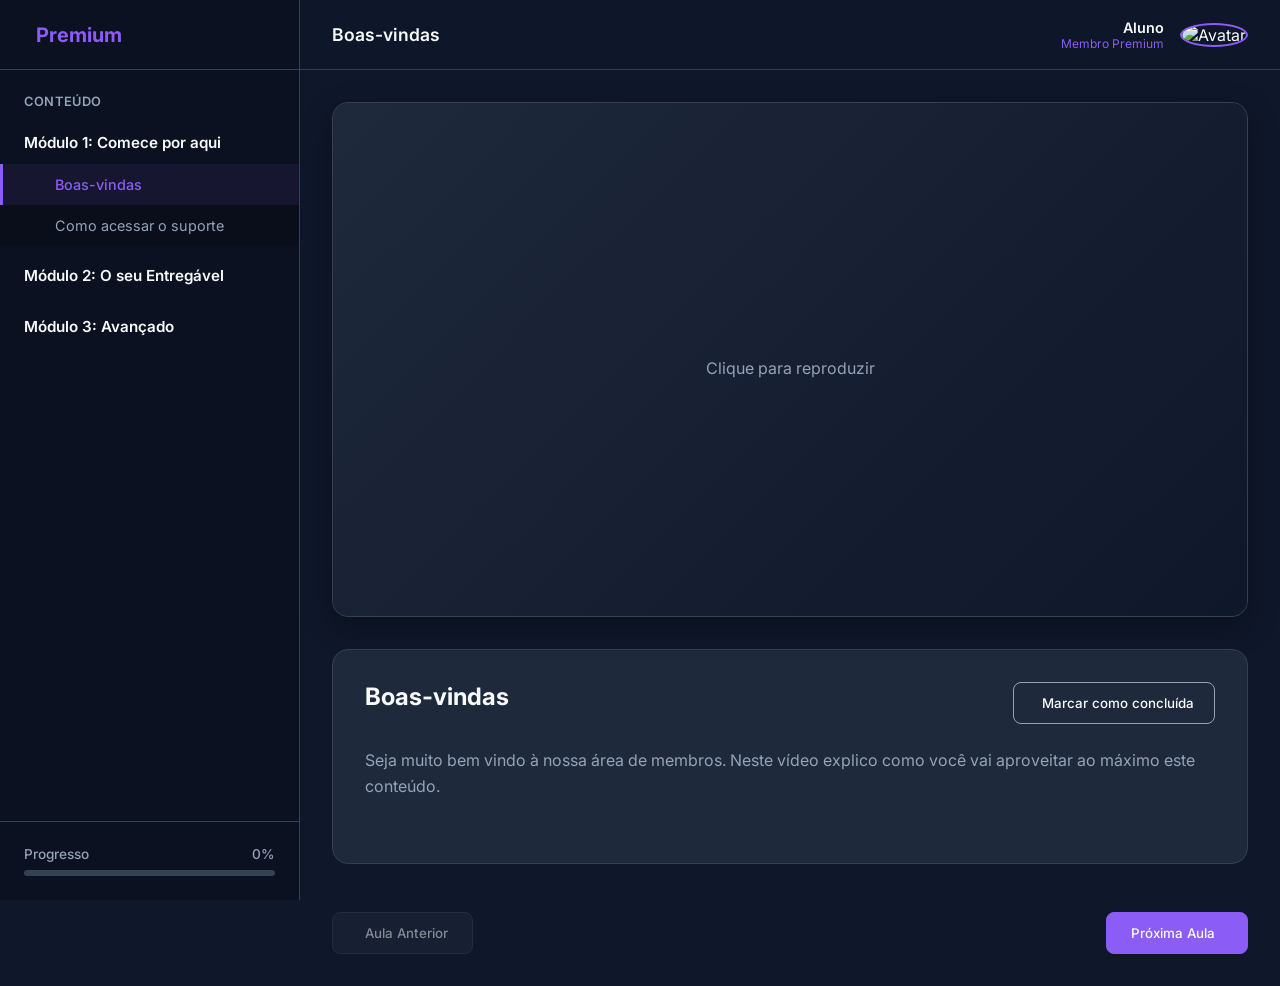
==== index.html @ 2d797989 "feat: first commit da area de membros" ====
<!DOCTYPE html>
<html lang="pt-BR">
<head>
    <meta charset="UTF-8">
    <meta name="viewport" content="width=device-width, initial-scale=1.0">
    <title>Área de Membros - Seu Entregável</title>
    <link rel="stylesheet" href="style.css">
    <!-- Google Fonts -->
    <link rel="preconnect" href="https://fonts.googleapis.com">
    <link rel="preconnect" href="https://fonts.gstatic.com" crossorigin>
    <link href="https://fonts.googleapis.com/css2?family=Inter:wght@300;400;500;600;700&display=swap" rel="stylesheet">
    <!-- Phosphor Icons -->
    <script src="https://unpkg.com/@phosphor-icons/web"></script>
</head>
<body>
    <div class="app-container">
        <!-- Sidebar -->
        <aside class="sidebar" id="sidebar">
            <div class="sidebar-header">
                <div class="logo">
                    <i class="ph-fill ph-rocket-launch"></i>
                    <span>Premium</span>
                </div>
                <button class="close-sidebar-btn" id="closeSidebarBtn">
                    <i class="ph ph-x"></i>
                </button>
            </div>

            <nav class="sidebar-nav">
                <p class="nav-section-title">Conteúdo</p>
                <ul class="module-list" id="moduleList">
                    <!-- Modulos serão injetados via JS -->
                </ul>
            </nav>

            <div class="sidebar-footer">
                <div class="progress-container">
                    <div class="progress-info">
                        <span>Progresso</span>
                        <span id="progressText">0%</span>
                    </div>
                    <div class="progress-bar">
                        <div class="progress-fill" id="progressFill" style="width: 0%;"></div>
                    </div>
                </div>
            </div>
        </aside>

        <!-- Main Content -->
        <main class="main-content">
            <header class="top-header">
                <div class="header-left">
                    <button class="menu-btn" id="menuBtn">
                        <i class="ph ph-list"></i>
                    </button>
                    <h1 class="page-title" id="pageTitle">Bem-vindo(a)!</h1>
                </div>
                <div class="user-profile">
                    <div class="user-info">
                        <span class="user-name">Aluno</span>
                        <span class="user-role">Membro Premium</span>
                    </div>
                    <div class="user-avatar">
                        <img src="https://ui-avatars.com/api/?name=Aluno&background=8b5cf6&color=fff" alt="Avatar">
                    </div>
                </div>
            </header>

            <div class="content-wrapper">
                <div class="lesson-container">
                    <!-- Video Area -->
                    <div class="video-wrapper">
                        <div class="video-placeholder" id="videoPlaceholder">
                            <i class="ph ph-play-circle play-icon"></i>
                            <p>Selecione uma aula para começar</p>
                        </div>
                    </div>

                    <!-- Lesson Info -->
                    <div class="lesson-info">
                        <div class="lesson-header">
                            <h2 class="lesson-title" id="lessonTitle">Bem-vindo à sua nova plataforma</h2>
                            <button class="complete-btn" id="completeBtn">
                                <i class="ph ph-check-circle"></i>
                                Marcar como concluída
                            </button>
                        </div>
                        <div class="lesson-description" id="lessonDescription">
                            <p>Esta é uma estrutura simples que criamos para o seu entregável. Navegue pelo menu lateral para acessar o conteúdo. A partir daqui, podemos ir evoluindo e ajustando a área de membros conforme a sua necessidade.</p>
                        </div>

                        <!-- Materiais Complementares -->
                        <div class="materials-section" id="materialsSection" style="display: none;">
                            <h3>Materiais Complementares</h3>
                            <div class="materials-list" id="materialsList">
                                <!-- Materiais injetados via JS -->
                            </div>
                        </div>
                    </div>

                    <!-- Navigation Buttons -->
                    <div class="lesson-navigation">
                        <button class="nav-btn prev-btn" id="prevBtn" disabled>
                            <i class="ph ph-caret-left"></i> Aula Anterior
                        </button>
                        <button class="nav-btn next-btn" id="nextBtn">
                            Próxima Aula <i class="ph ph-caret-right"></i>
                        </button>
                    </div>
                </div>
            </div>
        </main>
    </div>

    <!-- Overlay for mobile sidebar -->
    <div class="sidebar-overlay" id="sidebarOverlay"></div>

    <script src="script.js"></script>
</body>
</html>
---- style.css ----
/* CSS Variables for Dark Theme */
:root {
    --bg-dark: #0f172a;
    --bg-darker: #0b1120;
    --bg-card: #1e293b;
    --bg-hover: #334155;
    --text-main: #f8fafc;
    --text-muted: #94a3b8;
    --accent: #8b5cf6;
    --accent-hover: #7c3aed;
    --success: #10b981;
    --border-color: #334155;
    
    --sidebar-width: 300px;
    --header-height: 70px;
}

* {
    margin: 0;
    padding: 0;
    box-sizing: border-box;
    font-family: 'Inter', sans-serif;
}

body {
    background-color: var(--bg-dark);
    color: var(--text-main);
    overflow-x: hidden;
}

/* Base Layout */
.app-container {
    display: flex;
    min-height: 100vh;
}

/* Sidebar */
.sidebar {
    width: var(--sidebar-width);
    background-color: var(--bg-darker);
    border-right: 1px solid var(--border-color);
    display: flex;
    flex-direction: column;
    position: fixed;
    height: 100vh;
    left: 0;
    top: 0;
    z-index: 100;
    transition: transform 0.3s ease;
}

.sidebar-header {
    height: var(--header-height);
    display: flex;
    align-items: center;
    justify-content: space-between;
    padding: 0 1.5rem;
    border-bottom: 1px solid var(--border-color);
}

.logo {
    display: flex;
    align-items: center;
    gap: 0.75rem;
    font-size: 1.25rem;
    font-weight: 700;
    color: var(--accent);
}

.logo i {
    font-size: 1.5rem;
}

.close-sidebar-btn {
    display: none;
    background: none;
    border: none;
    color: var(--text-muted);
    font-size: 1.25rem;
    cursor: pointer;
}

.sidebar-nav {
    flex: 1;
    overflow-y: auto;
    padding: 1.5rem 0;
}

/* Scrollbar styling */
.sidebar-nav::-webkit-scrollbar {
    width: 6px;
}
.sidebar-nav::-webkit-scrollbar-track {
    background: transparent;
}
.sidebar-nav::-webkit-scrollbar-thumb {
    background: var(--bg-hover);
    border-radius: 10px;
}

.nav-section-title {
    font-size: 0.8rem;
    text-transform: uppercase;
    letter-spacing: 0.05em;
    color: var(--text-muted);
    font-weight: 600;
    padding: 0 1.5rem 0.75rem;
}

.module-list {
    list-style: none;
}

.module-item {
    margin-bottom: 0.5rem;
}

.module-header {
    display: flex;
    justify-content: space-between;
    align-items: center;
    padding: 0.75rem 1.5rem;
    cursor: pointer;
    transition: background-color 0.2s;
    user-select: none;
}

.module-header:hover {
    background-color: rgba(255,255,255,0.03);
}

.module-title {
    font-weight: 600;
    font-size: 0.95rem;
}

.module-icon i {
    transition: transform 0.3s;
    color: var(--text-muted);
}

.module-item.active .module-icon i {
    transform: rotate(180deg);
}

.lesson-list {
    list-style: none;
    display: none;
    background-color: rgba(0,0,0,0.2);
}

.module-item.active .lesson-list {
    display: block;
}

.lesson-item {
    padding: 0.75rem 1.5rem 0.75rem 2.5rem;
    font-size: 0.9rem;
    color: var(--text-muted);
    cursor: pointer;
    display: flex;
    align-items: center;
    gap: 0.75rem;
    transition: all 0.2s;
    border-left: 3px solid transparent;
}

.lesson-item:hover {
    color: var(--text-main);
    background-color: rgba(255,255,255,0.02);
}

.lesson-item.active {
    color: var(--accent);
    background-color: rgba(139, 92, 246, 0.1);
    border-left-color: var(--accent);
    font-weight: 500;
}

.lesson-item.completed .ph-circle {
    display: none;
}
.lesson-item.completed i.ph-check-circle {
    color: var(--success);
    display: inline-block !important;
}

/* Sidebar Footer */
.sidebar-footer {
    padding: 1.5rem;
    border-top: 1px solid var(--border-color);
    background-color: var(--bg-darker);
}

.progress-info {
    display: flex;
    justify-content: space-between;
    font-size: 0.85rem;
    color: var(--text-muted);
    margin-bottom: 0.5rem;
    font-weight: 500;
}

.progress-bar {
    height: 6px;
    background-color: var(--bg-hover);
    border-radius: 10px;
    overflow: hidden;
}

.progress-fill {
    height: 100%;
    background-color: var(--success);
    border-radius: 10px;
    transition: width 0.5s ease;
}

/* Main Content */
.main-content {
    flex: 1;
    margin-left: var(--sidebar-width);
    display: flex;
    flex-direction: column;
    min-width: 0;
}

.top-header {
    height: var(--header-height);
    background-color: rgba(15, 23, 42, 0.9);
    backdrop-filter: blur(10px);
    border-bottom: 1px solid var(--border-color);
    display: flex;
    align-items: center;
    justify-content: space-between;
    padding: 0 2rem;
    position: sticky;
    top: 0;
    z-index: 50;
}

.header-left {
    display: flex;
    align-items: center;
    gap: 1rem;
}

.menu-btn {
    display: none;
    background: none;
    border: none;
    color: var(--text-main);
    font-size: 1.5rem;
    cursor: pointer;
}

.page-title {
    font-size: 1.1rem;
    font-weight: 600;
}

.user-profile {
    display: flex;
    align-items: center;
    gap: 1rem;
}

.user-info {
    display: flex;
    flex-direction: column;
    text-align: right;
}

.user-name {
    font-size: 0.9rem;
    font-weight: 600;
}

.user-role {
    font-size: 0.75rem;
    color: var(--accent);
}

.user-avatar img {
    width: 40px;
    height: 40px;
    border-radius: 50%;
    border: 2px solid var(--accent);
}

/* Content Area */
.content-wrapper {
    padding: 2rem;
    max-width: 1200px;
    margin: 0 auto;
    width: 100%;
    flex: 1;
}

.lesson-container {
    display: flex;
    flex-direction: column;
    gap: 2rem;
}

.video-wrapper {
    width: 100%;
    aspect-ratio: 16/9;
    background-color: var(--bg-card);
    border-radius: 16px;
    border: 1px solid var(--border-color);
    overflow: hidden;
    position: relative;
    box-shadow: 0 10px 30px rgba(0,0,0,0.3);
}

.video-placeholder {
    position: absolute;
    inset: 0;
    display: flex;
    flex-direction: column;
    align-items: center;
    justify-content: center;
    gap: 1rem;
    background: linear-gradient(135deg, rgba(30,41,59,1) 0%, rgba(15,23,42,1) 100%);
    color: var(--text-muted);
}

.play-icon {
    font-size: 4rem;
    color: var(--accent);
    opacity: 0.8;
    transition: all 0.3s;
    cursor: pointer;
}

.play-icon:hover {
    opacity: 1;
    transform: scale(1.1);
}

.lesson-info {
    background-color: var(--bg-card);
    border-radius: 16px;
    padding: 2rem;
    border: 1px solid var(--border-color);
}

.lesson-header {
    display: flex;
    justify-content: space-between;
    align-items: flex-start;
    margin-bottom: 1.5rem;
    flex-wrap: wrap;
    gap: 1rem;
}

.lesson-title {
    font-size: 1.5rem;
    font-weight: 700;
    color: var(--text-main);
}

.complete-btn {
    display: flex;
    align-items: center;
    gap: 0.5rem;
    padding: 0.75rem 1.25rem;
    background-color: transparent;
    border: 1px solid var(--text-muted);
    color: var(--text-main);
    border-radius: 8px;
    cursor: pointer;
    font-weight: 500;
    transition: all 0.2s;
}

.complete-btn:hover {
    background-color: rgba(255,255,255,0.05);
}

.complete-btn.completed {
    background-color: rgba(16, 185, 129, 0.1);
    border-color: var(--success);
    color: var(--success);
}

.lesson-description {
    color: var(--text-muted);
    line-height: 1.6;
    margin-bottom: 2rem;
}

.materials-section h3 {
    font-size: 1.1rem;
    margin-bottom: 1rem;
    color: var(--text-main);
}

.materials-list {
    display: flex;
    flex-direction: column;
    gap: 0.75rem;
}

.material-item {
    display: flex;
    align-items: center;
    gap: 1rem;
    padding: 1rem;
    background-color: rgba(0,0,0,0.2);
    border-radius: 8px;
    border: 1px solid var(--border-color);
    text-decoration: none;
    color: var(--text-main);
    transition: all 0.2s;
}

.material-item:hover {
    background-color: rgba(0,0,0,0.4);
    border-color: var(--accent);
    transform: translateY(-2px);
}

.material-icon {
    font-size: 1.5rem;
    color: var(--accent);
}

.lesson-navigation {
    display: flex;
    justify-content: space-between;
    margin-top: 1rem;
}

.nav-btn {
    display: flex;
    align-items: center;
    gap: 0.5rem;
    padding: 0.75rem 1.5rem;
    background-color: var(--bg-card);
    border: 1px solid var(--border-color);
    color: var(--text-main);
    border-radius: 8px;
    cursor: pointer;
    font-weight: 500;
    transition: all 0.2s;
}

.nav-btn:hover:not(:disabled) {
    background-color: var(--bg-hover);
    border-color: var(--accent);
}

.nav-btn:disabled {
    opacity: 0.5;
    cursor: not-allowed;
}

.next-btn {
    background-color: var(--accent);
    border-color: var(--accent);
}

.next-btn:hover:not(:disabled) {
    background-color: var(--accent-hover);
    border-color: var(--accent-hover);
}

/* Mobile Sidebar Overlay */
.sidebar-overlay {
    position: fixed;
    inset: 0;
    background-color: rgba(0,0,0,0.5);
    backdrop-filter: blur(4px);
    z-index: 90;
    display: none;
    opacity: 0;
    transition: opacity 0.3s;
}

/* Responsiveness */
@media (max-width: 900px) {
    .sidebar {
        transform: translateX(-100%);
    }
    
    .sidebar.open {
        transform: translateX(0);
    }
    
    .main-content {
        margin-left: 0;
    }
    
    .menu-btn {
        display: block;
    }
    
    .close-sidebar-btn {
        display: block;
    }
    
    .sidebar-overlay.show {
        display: block;
        opacity: 1;
    }
}

@media (max-width: 640px) {
    .content-wrapper {
        padding: 1rem;
    }
    
    .lesson-info {
        padding: 1.5rem;
    }
    
    .lesson-header {
        flex-direction: column;
    }
    
    .complete-btn {
        width: 100%;
        justify-content: center;
    }
    
    .lesson-navigation {
        flex-direction: column;
        gap: 1rem;
    }
    
    .nav-btn {
        width: 100%;
        justify-content: center;
    }
    
    .user-info {
        display: none;
    }
}
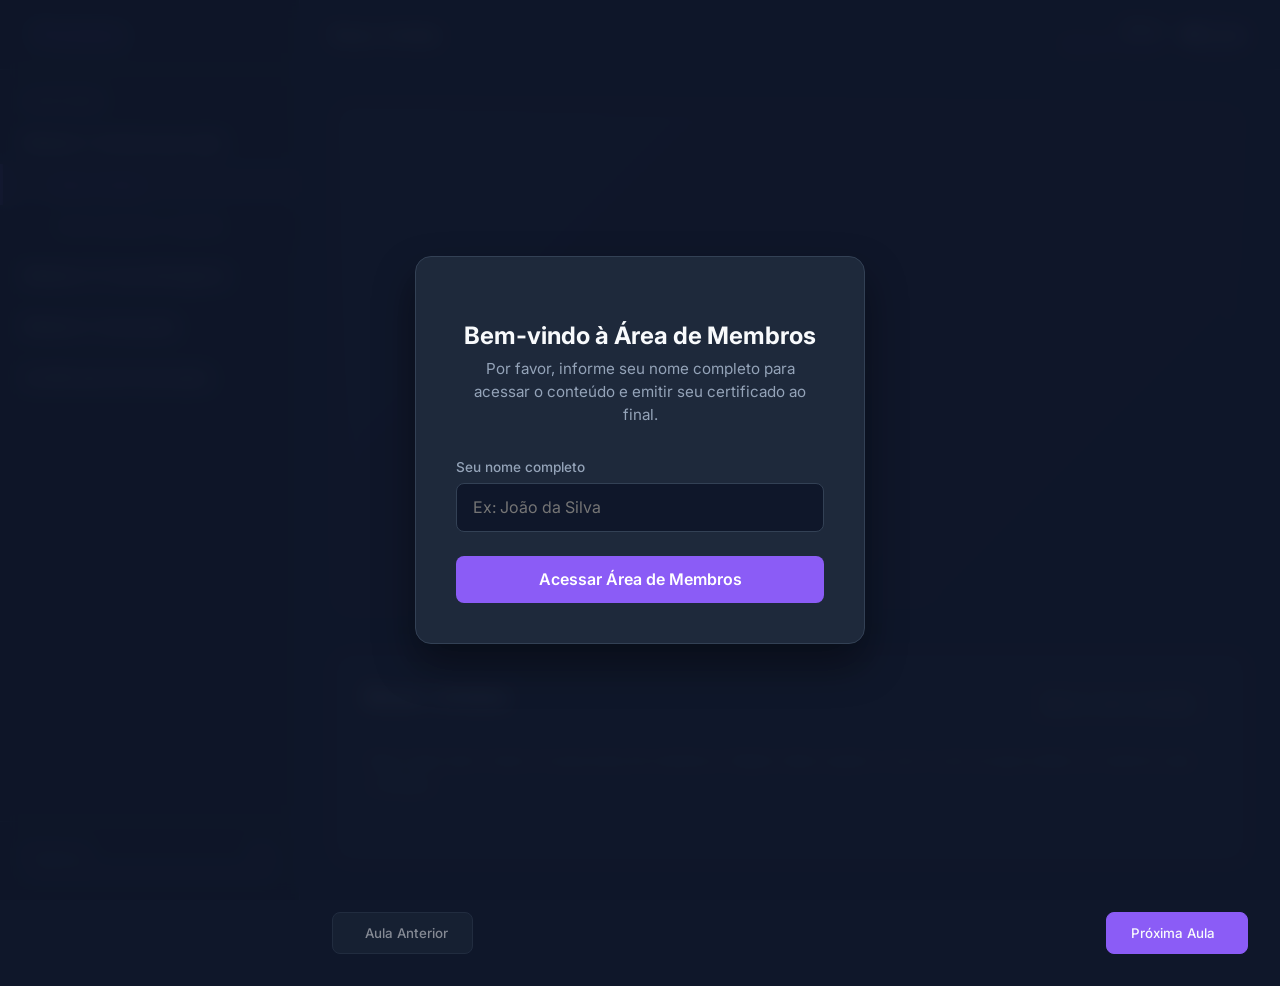
==== commit a73290be: "feat: modulo de certificado e captacao de nome de aluno" ====
--- a/index.html
+++ b/index.html
@@ -1,5 +1,6 @@
 <!DOCTYPE html>
 <html lang="pt-BR">
+
 <head>
     <meta charset="UTF-8">
     <meta name="viewport" content="width=device-width, initial-scale=1.0">
@@ -12,6 +13,7 @@
     <!-- Phosphor Icons -->
     <script src="https://unpkg.com/@phosphor-icons/web"></script>
 </head>
+
 <body>
     <div class="app-container">
         <!-- Sidebar -->
@@ -57,11 +59,12 @@
                 </div>
                 <div class="user-profile">
                     <div class="user-info">
-                        <span class="user-name">Aluno</span>
+                        <span class="user-name" id="userNameDisplay">Aluno</span>
                         <span class="user-role">Membro Premium</span>
                     </div>
                     <div class="user-avatar">
-                        <img src="https://ui-avatars.com/api/?name=Aluno&background=8b5cf6&color=fff" alt="Avatar">
+                        <img id="userAvatar" src="https://ui-avatars.com/api/?name=Aluno&background=8b5cf6&color=fff"
+                            alt="Avatar">
                     </div>
                 </div>
             </header>
@@ -69,10 +72,31 @@
             <div class="content-wrapper">
                 <div class="lesson-container">
                     <!-- Video Area -->
-                    <div class="video-wrapper">
+                    <div class="video-wrapper" id="videoWrapper">
                         <div class="video-placeholder" id="videoPlaceholder">
                             <i class="ph ph-play-circle play-icon"></i>
                             <p>Selecione uma aula para começar</p>
+                        </div>
+                    </div>
+
+                    <!-- Layout do Certificado (Oculto por Padrão) -->
+                    <div class="certificate-wrapper" id="certificateWrapper" style="display: none;">
+                        <div class="certificate-content">
+                            <div class="cert-header">
+                                <i class="ph-fill ph-certificate"></i>
+                                <h2>Certificado de Conclusão</h2>
+                            </div>
+                            <div class="cert-body">
+                                <p>Certificamos que</p>
+                                <h1 class="student-name" id="certStudentName">Nome do Aluno</h1>
+                                <p>concluiu com êxito o curso <br><strong>O Seu Entregável Premium</strong></p>
+                            </div>
+                            <div class="cert-footer">
+                                <p>Emitido em: <span id="certDate">00/00/0000</span></p>
+                                <button class="download-cert-btn" id="downloadCertBtn">
+                                    <i class="ph ph-download-simple"></i> Baixar Certificado
+                                </button>
+                            </div>
                         </div>
                     </div>
 
@@ -86,7 +110,9 @@
                             </button>
                         </div>
                         <div class="lesson-description" id="lessonDescription">
-                            <p>Esta é uma estrutura simples que criamos para o seu entregável. Navegue pelo menu lateral para acessar o conteúdo. A partir daqui, podemos ir evoluindo e ajustando a área de membros conforme a sua necessidade.</p>
+                            <p>Esta é uma estrutura simples que criamos para o seu entregável. Navegue pelo menu lateral
+                                para acessar o conteúdo. A partir daqui, podemos ir evoluindo e ajustando a área de
+                                membros conforme a sua necessidade.</p>
                         </div>
 
                         <!-- Materiais Complementares -->
@@ -115,6 +141,26 @@
     <!-- Overlay for mobile sidebar -->
     <div class="sidebar-overlay" id="sidebarOverlay"></div>
 
+    <!-- Login Modal -->
+    <div class="login-modal-overlay" id="loginModal">
+        <div class="login-modal-box">
+            <div class="login-icon">
+                <i class="ph-fill ph-rocket-launch"></i>
+            </div>
+            <h2>Bem-vindo à Área de Membros</h2>
+            <p>Por favor, informe seu nome completo para acessar o conteúdo e emitir seu certificado ao final.</p>
+            <form id="loginForm">
+                <div class="input-group">
+                    <label for="studentNameInput">Seu nome completo</label>
+                    <input type="text" id="studentNameInput" placeholder="Ex: João da Silva" required
+                        autocomplete="off">
+                </div>
+                <button type="submit" class="login-btn">Acessar Área de Membros</button>
+            </form>
+        </div>
+    </div>
+
     <script src="script.js"></script>
 </body>
-</html>
+
+</html>
--- a/style.css
+++ b/style.css
@@ -10,7 +10,7 @@
     --accent-hover: #7c3aed;
     --success: #10b981;
     --border-color: #334155;
-    
+
     --sidebar-width: 300px;
     --header-height: 70px;
 }
@@ -90,9 +90,11 @@
 .sidebar-nav::-webkit-scrollbar {
     width: 6px;
 }
+
 .sidebar-nav::-webkit-scrollbar-track {
     background: transparent;
 }
+
 .sidebar-nav::-webkit-scrollbar-thumb {
     background: var(--bg-hover);
     border-radius: 10px;
@@ -126,7 +128,7 @@
 }
 
 .module-header:hover {
-    background-color: rgba(255,255,255,0.03);
+    background-color: rgba(255, 255, 255, 0.03);
 }
 
 .module-title {
@@ -146,7 +148,7 @@
 .lesson-list {
     list-style: none;
     display: none;
-    background-color: rgba(0,0,0,0.2);
+    background-color: rgba(0, 0, 0, 0.2);
 }
 
 .module-item.active .lesson-list {
@@ -167,7 +169,7 @@
 
 .lesson-item:hover {
     color: var(--text-main);
-    background-color: rgba(255,255,255,0.02);
+    background-color: rgba(255, 255, 255, 0.02);
 }
 
 .lesson-item.active {
@@ -180,6 +182,7 @@
 .lesson-item.completed .ph-circle {
     display: none;
 }
+
 .lesson-item.completed i.ph-check-circle {
     color: var(--success);
     display: inline-block !important;
@@ -310,7 +313,7 @@
     border: 1px solid var(--border-color);
     overflow: hidden;
     position: relative;
-    box-shadow: 0 10px 30px rgba(0,0,0,0.3);
+    box-shadow: 0 10px 30px rgba(0, 0, 0, 0.3);
 }
 
 .video-placeholder {
@@ -321,7 +324,7 @@
     align-items: center;
     justify-content: center;
     gap: 1rem;
-    background: linear-gradient(135deg, rgba(30,41,59,1) 0%, rgba(15,23,42,1) 100%);
+    background: linear-gradient(135deg, rgba(30, 41, 59, 1) 0%, rgba(15, 23, 42, 1) 100%);
     color: var(--text-muted);
 }
 
@@ -375,7 +378,7 @@
 }
 
 .complete-btn:hover {
-    background-color: rgba(255,255,255,0.05);
+    background-color: rgba(255, 255, 255, 0.05);
 }
 
 .complete-btn.completed {
@@ -407,7 +410,7 @@
     align-items: center;
     gap: 1rem;
     padding: 1rem;
-    background-color: rgba(0,0,0,0.2);
+    background-color: rgba(0, 0, 0, 0.2);
     border-radius: 8px;
     border: 1px solid var(--border-color);
     text-decoration: none;
@@ -416,7 +419,7 @@
 }
 
 .material-item:hover {
-    background-color: rgba(0,0,0,0.4);
+    background-color: rgba(0, 0, 0, 0.4);
     border-color: var(--accent);
     transform: translateY(-2px);
 }
@@ -470,7 +473,7 @@
 .sidebar-overlay {
     position: fixed;
     inset: 0;
-    background-color: rgba(0,0,0,0.5);
+    background-color: rgba(0, 0, 0, 0.5);
     backdrop-filter: blur(4px);
     z-index: 90;
     display: none;
@@ -478,28 +481,250 @@
     transition: opacity 0.3s;
 }
 
+/* Modal de Login */
+.login-modal-overlay {
+    position: fixed;
+    inset: 0;
+    background-color: rgba(15, 23, 42, 0.95);
+    backdrop-filter: blur(10px);
+    z-index: 999;
+    display: flex;
+    align-items: center;
+    justify-content: center;
+    padding: 1rem;
+}
+
+.login-modal-box {
+    background-color: var(--bg-card);
+    border: 1px solid var(--border-color);
+    border-radius: 16px;
+    padding: 2.5rem;
+    width: 100%;
+    max-width: 450px;
+    text-align: center;
+    box-shadow: 0 20px 40px rgba(0, 0, 0, 0.4);
+}
+
+.login-icon {
+    font-size: 3rem;
+    color: var(--accent);
+    margin-bottom: 1.5rem;
+}
+
+.login-modal-box h2 {
+    font-size: 1.5rem;
+    margin-bottom: 0.5rem;
+    color: var(--text-main);
+}
+
+.login-modal-box p {
+    color: var(--text-muted);
+    font-size: 0.95rem;
+    margin-bottom: 2rem;
+    line-height: 1.5;
+}
+
+.input-group {
+    display: flex;
+    flex-direction: column;
+    text-align: left;
+    margin-bottom: 1.5rem;
+}
+
+.input-group label {
+    font-size: 0.85rem;
+    color: var(--text-muted);
+    margin-bottom: 0.5rem;
+    font-weight: 500;
+}
+
+.input-group input {
+    width: 100%;
+    padding: 0.85rem 1rem;
+    background-color: var(--bg-dark);
+    border: 1px solid var(--border-color);
+    border-radius: 8px;
+    color: var(--text-main);
+    font-size: 1rem;
+    outline: none;
+    transition: border-color 0.2s;
+}
+
+.input-group input:focus {
+    border-color: var(--accent);
+}
+
+.login-btn {
+    width: 100%;
+    padding: 0.85rem;
+    background-color: var(--accent);
+    color: white;
+    border: none;
+    border-radius: 8px;
+    font-size: 1rem;
+    font-weight: 600;
+    cursor: pointer;
+    transition: background-color 0.2s;
+}
+
+.login-btn:hover {
+    background-color: var(--accent-hover);
+}
+
+/* Certificado Layout */
+.certificate-wrapper {
+    width: 100%;
+    aspect-ratio: 16/9;
+    background: linear-gradient(135deg, #1e293b 0%, #0f172a 100%);
+    border-radius: 16px;
+    border: 2px solid var(--border-color);
+    overflow: hidden;
+    position: relative;
+    box-shadow: 0 10px 30px rgba(0, 0, 0, 0.3);
+    padding: 1.5rem;
+    /* Fallback */
+    display: none;
+    align-items: center;
+    justify-content: center;
+}
+
+.certificate-content {
+    background-color: #f8fafc;
+    width: 100%;
+    height: 100%;
+    border-radius: 8px;
+    border: 8px solid var(--bg-card);
+    padding: 2rem;
+    display: flex;
+    flex-direction: column;
+    align-items: center;
+    justify-content: center;
+    text-align: center;
+    color: var(--bg-dark);
+    position: relative;
+}
+
+.certificate-content::before {
+    content: '';
+    position: absolute;
+    inset: 4px;
+    border: 1px dashed #94a3b8;
+    border-radius: 4px;
+    pointer-events: none;
+}
+
+.cert-header {
+    margin-bottom: 2rem;
+    color: var(--accent);
+}
+
+.cert-header i {
+    font-size: 4rem;
+    margin-bottom: 0.5rem;
+}
+
+.cert-header h2 {
+    font-size: 2rem;
+    font-weight: 700;
+    text-transform: uppercase;
+    letter-spacing: 2px;
+}
+
+.cert-body p {
+    font-size: 1.1rem;
+    color: #475569;
+    margin-bottom: 0.5rem;
+}
+
+.cert-body h1 {
+    font-size: 3rem;
+    font-weight: 700;
+    color: var(--bg-dark);
+    margin: 1rem 0;
+    border-bottom: 2px solid var(--accent);
+    padding-bottom: 0.5rem;
+    display: inline-block;
+    min-width: 50%;
+}
+
+.cert-footer {
+    margin-top: auto;
+    width: 100%;
+    display: flex;
+    justify-content: space-between;
+    align-items: flex-end;
+    padding-top: 2rem;
+}
+
+.cert-footer p {
+    font-size: 0.9rem;
+    color: #64748b;
+    font-weight: 500;
+}
+
+.download-cert-btn {
+    display: flex;
+    align-items: center;
+    gap: 0.5rem;
+    padding: 0.75rem 1.5rem;
+    background-color: var(--accent);
+    color: white;
+    border: none;
+    border-radius: 8px;
+    font-size: 0.9rem;
+    font-weight: 600;
+    cursor: pointer;
+    transition: background-color 0.2s;
+}
+
+.download-cert-btn:hover {
+    background-color: var(--accent-hover);
+}
+
+/* Responsividade Certificado */
+@media (max-width: 768px) {
+    .certificate-wrapper {
+        aspect-ratio: auto;
+        min-height: 400px;
+    }
+
+    .cert-header h2 {
+        font-size: 1.5rem;
+    }
+
+    .cert-body h1 {
+        font-size: 2rem;
+    }
+
+    .cert-footer {
+        flex-direction: column;
+        gap: 1rem;
+        align-items: center;
+    }
+}
+
 /* Responsiveness */
 @media (max-width: 900px) {
     .sidebar {
         transform: translateX(-100%);
     }
-    
+
     .sidebar.open {
         transform: translateX(0);
     }
-    
+
     .main-content {
         margin-left: 0;
     }
-    
+
     .menu-btn {
         display: block;
     }
-    
+
     .close-sidebar-btn {
         display: block;
     }
-    
+
     .sidebar-overlay.show {
         display: block;
         opacity: 1;
@@ -510,31 +735,31 @@
     .content-wrapper {
         padding: 1rem;
     }
-    
+
     .lesson-info {
         padding: 1.5rem;
     }
-    
+
     .lesson-header {
         flex-direction: column;
     }
-    
+
     .complete-btn {
         width: 100%;
         justify-content: center;
     }
-    
+
     .lesson-navigation {
         flex-direction: column;
         gap: 1rem;
     }
-    
+
     .nav-btn {
         width: 100%;
         justify-content: center;
     }
-    
+
     .user-info {
         display: none;
     }
-}
+}
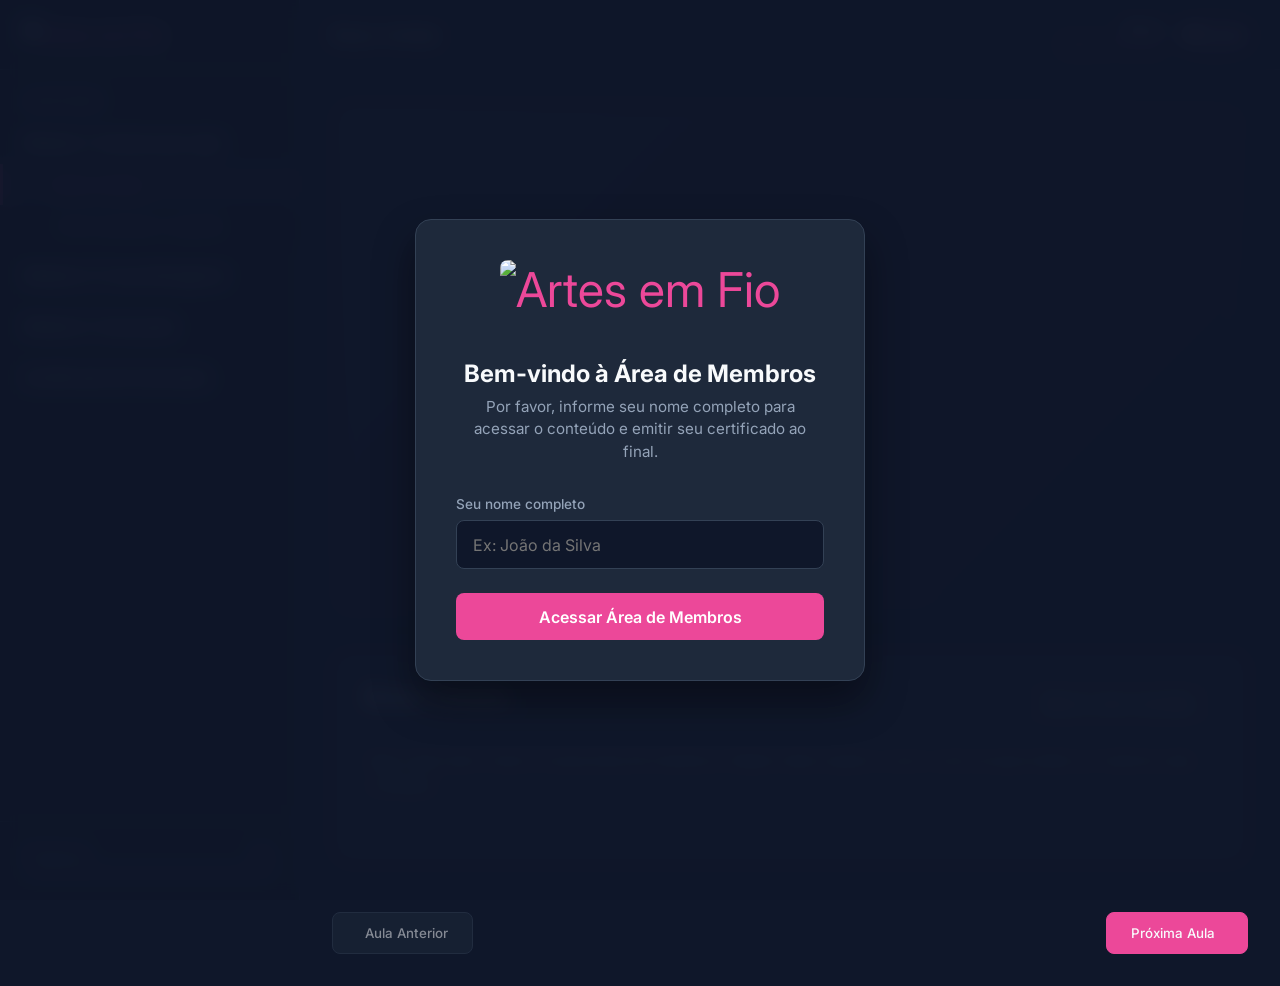
==== commit d5f51f1e: "style: atualiza cores para rosa e insere logo da artes em fio" ====
--- a/index.html
+++ b/index.html
@@ -4,7 +4,7 @@
 <head>
     <meta charset="UTF-8">
     <meta name="viewport" content="width=device-width, initial-scale=1.0">
-    <title>Área de Membros - Seu Entregável</title>
+    <title>Área de Membros - Artes em Fio</title>
     <link rel="stylesheet" href="style.css">
     <!-- Google Fonts -->
     <link rel="preconnect" href="https://fonts.googleapis.com">
@@ -20,8 +20,7 @@
         <aside class="sidebar" id="sidebar">
             <div class="sidebar-header">
                 <div class="logo">
-                    <i class="ph-fill ph-rocket-launch"></i>
-                    <span>Premium</span>
+                    <img src="logo.png" alt="Artes em Fio" class="logo-img">
                 </div>
                 <button class="close-sidebar-btn" id="closeSidebarBtn">
                     <i class="ph ph-x"></i>
@@ -63,7 +62,7 @@
                         <span class="user-role">Membro Premium</span>
                     </div>
                     <div class="user-avatar">
-                        <img id="userAvatar" src="https://ui-avatars.com/api/?name=Aluno&background=8b5cf6&color=fff"
+                        <img id="userAvatar" src="https://ui-avatars.com/api/?name=Aluno&background=ec4899&color=fff"
                             alt="Avatar">
                     </div>
                 </div>
@@ -89,7 +88,7 @@
                             <div class="cert-body">
                                 <p>Certificamos que</p>
                                 <h1 class="student-name" id="certStudentName">Nome do Aluno</h1>
-                                <p>concluiu com êxito o curso <br><strong>O Seu Entregável Premium</strong></p>
+                                <p>concluiu com êxito o treinamento <br><strong>Artes em Fio</strong></p>
                             </div>
                             <div class="cert-footer">
                                 <p>Emitido em: <span id="certDate">00/00/0000</span></p>
@@ -145,7 +144,7 @@
     <div class="login-modal-overlay" id="loginModal">
         <div class="login-modal-box">
             <div class="login-icon">
-                <i class="ph-fill ph-rocket-launch"></i>
+                <img src="logo.png" alt="Artes em Fio" class="logo-img-login">
             </div>
             <h2>Bem-vindo à Área de Membros</h2>
             <p>Por favor, informe seu nome completo para acessar o conteúdo e emitir seu certificado ao final.</p>
--- a/style.css
+++ b/style.css
@@ -6,8 +6,10 @@
     --bg-hover: #334155;
     --text-main: #f8fafc;
     --text-muted: #94a3b8;
-    --accent: #8b5cf6;
-    --accent-hover: #7c3aed;
+    --accent: #ec4899;
+    /* Pink 500 */
+    --accent-hover: #db2777;
+    /* Pink 600 */
     --success: #10b981;
     --border-color: #334155;
 
@@ -65,6 +67,12 @@
     font-size: 1.25rem;
     font-weight: 700;
     color: var(--accent);
+}
+
+.logo-img {
+    max-height: 45px;
+    width: auto;
+    object-fit: contain;
 }
 
 .logo i {
@@ -509,6 +517,14 @@
     font-size: 3rem;
     color: var(--accent);
     margin-bottom: 1.5rem;
+}
+
+.logo-img-login {
+    max-height: 80px;
+    width: auto;
+    object-fit: contain;
+    margin-bottom: 1rem;
+    border-radius: 8px;
 }
 
 .login-modal-box h2 {
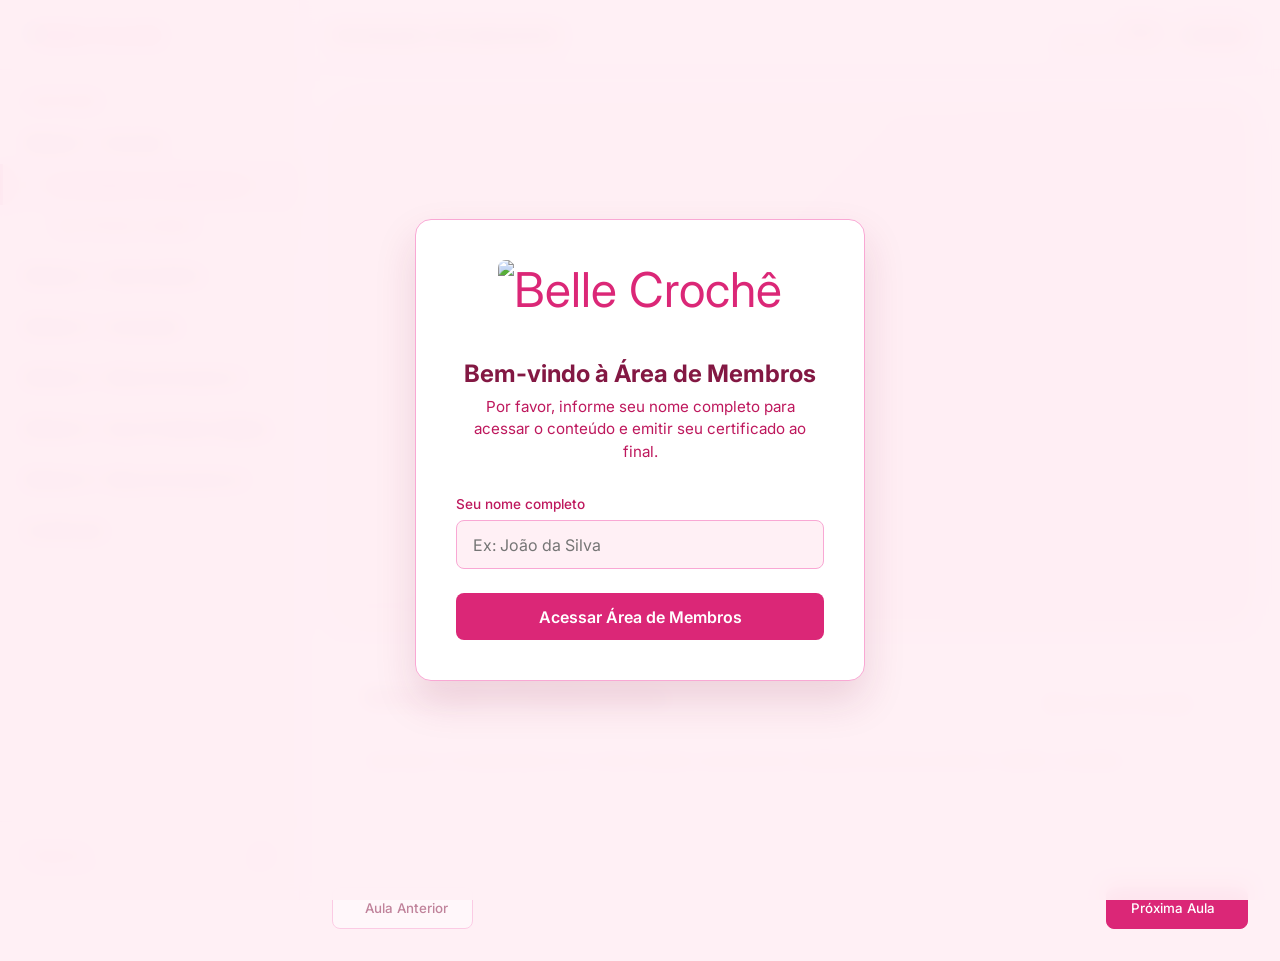
==== commit daae0343: "feat: extract Belle Crochê modules and update area" ====
--- a/index.html
+++ b/index.html
@@ -4,7 +4,7 @@
 <head>
     <meta charset="UTF-8">
     <meta name="viewport" content="width=device-width, initial-scale=1.0">
-    <title>Área de Membros - Artes em Fio</title>
+    <title>Área de Membros - Belle Crochê</title>
     <link rel="stylesheet" href="style.css">
     <!-- Google Fonts -->
     <link rel="preconnect" href="https://fonts.googleapis.com">
@@ -20,7 +20,7 @@
         <aside class="sidebar" id="sidebar">
             <div class="sidebar-header">
                 <div class="logo">
-                    <img src="logo.png" alt="Artes em Fio" class="logo-img">
+                    <img src="logo.png" alt="Belle Crochê" class="logo-img">
                 </div>
                 <button class="close-sidebar-btn" id="closeSidebarBtn">
                     <i class="ph ph-x"></i>
@@ -88,7 +88,7 @@
                             <div class="cert-body">
                                 <p>Certificamos que</p>
                                 <h1 class="student-name" id="certStudentName">Nome do Aluno</h1>
-                                <p>concluiu com êxito o treinamento <br><strong>Artes em Fio</strong></p>
+                                <p>concluiu com êxito o treinamento <br><strong>Belle Crochê</strong></p>
                             </div>
                             <div class="cert-footer">
                                 <p>Emitido em: <span id="certDate">00/00/0000</span></p>
@@ -144,7 +144,7 @@
     <div class="login-modal-overlay" id="loginModal">
         <div class="login-modal-box">
             <div class="login-icon">
-                <img src="logo.png" alt="Artes em Fio" class="logo-img-login">
+                <img src="logo.png" alt="Belle Crochê" class="logo-img-login">
             </div>
             <h2>Bem-vindo à Área de Membros</h2>
             <p>Por favor, informe seu nome completo para acessar o conteúdo e emitir seu certificado ao final.</p>
--- a/style.css
+++ b/style.css
@@ -1,17 +1,15 @@
-/* CSS Variables for Dark Theme */
+/* CSS Variables for Light Pink Theme */
 :root {
-    --bg-dark: #0f172a;
-    --bg-darker: #0b1120;
-    --bg-card: #1e293b;
-    --bg-hover: #334155;
-    --text-main: #f8fafc;
-    --text-muted: #94a3b8;
-    --accent: #ec4899;
-    /* Pink 500 */
-    --accent-hover: #db2777;
-    /* Pink 600 */
+    --bg-dark: #fff0f5;
+    --bg-darker: #fce4ec;
+    --bg-card: #ffffff;
+    --bg-hover: #fbcfe8;
+    --text-main: #831843;
+    --text-muted: #be185d;
+    --accent: #db2777;
+    --accent-hover: #9d174d;
     --success: #10b981;
-    --border-color: #334155;
+    --border-color: #f9a8d4;
 
     --sidebar-width: 300px;
     --header-height: 70px;
@@ -136,7 +134,7 @@
 }
 
 .module-header:hover {
-    background-color: rgba(255, 255, 255, 0.03);
+    background-color: rgba(131, 24, 67, 0.05);
 }
 
 .module-title {
@@ -156,7 +154,7 @@
 .lesson-list {
     list-style: none;
     display: none;
-    background-color: rgba(0, 0, 0, 0.2);
+    background-color: rgba(131, 24, 67, 0.02);
 }
 
 .module-item.active .lesson-list {
@@ -177,12 +175,12 @@
 
 .lesson-item:hover {
     color: var(--text-main);
-    background-color: rgba(255, 255, 255, 0.02);
+    background-color: rgba(131, 24, 67, 0.04);
 }
 
 .lesson-item.active {
     color: var(--accent);
-    background-color: rgba(139, 92, 246, 0.1);
+    background-color: rgba(219, 39, 119, 0.1);
     border-left-color: var(--accent);
     font-weight: 500;
 }
@@ -237,7 +235,7 @@
 
 .top-header {
     height: var(--header-height);
-    background-color: rgba(15, 23, 42, 0.9);
+    background-color: rgba(255, 240, 245, 0.9);
     backdrop-filter: blur(10px);
     border-bottom: 1px solid var(--border-color);
     display: flex;
@@ -321,7 +319,7 @@
     border: 1px solid var(--border-color);
     overflow: hidden;
     position: relative;
-    box-shadow: 0 10px 30px rgba(0, 0, 0, 0.3);
+    box-shadow: 0 10px 30px rgba(131, 24, 67, 0.1);
 }
 
 .video-placeholder {
@@ -332,7 +330,7 @@
     align-items: center;
     justify-content: center;
     gap: 1rem;
-    background: linear-gradient(135deg, rgba(30, 41, 59, 1) 0%, rgba(15, 23, 42, 1) 100%);
+    background: linear-gradient(135deg, #fce4ec 0%, #fbcfe8 100%);
     color: var(--text-muted);
 }
 
@@ -377,7 +375,7 @@
     gap: 0.5rem;
     padding: 0.75rem 1.25rem;
     background-color: transparent;
-    border: 1px solid var(--text-muted);
+    border: 1px solid var(--border-color);
     color: var(--text-main);
     border-radius: 8px;
     cursor: pointer;
@@ -386,7 +384,8 @@
 }
 
 .complete-btn:hover {
-    background-color: rgba(255, 255, 255, 0.05);
+    background-color: rgba(131, 24, 67, 0.05);
+    border-color: var(--accent);
 }
 
 .complete-btn.completed {
@@ -418,7 +417,7 @@
     align-items: center;
     gap: 1rem;
     padding: 1rem;
-    background-color: rgba(0, 0, 0, 0.2);
+    background-color: rgba(131, 24, 67, 0.03);
     border-radius: 8px;
     border: 1px solid var(--border-color);
     text-decoration: none;
@@ -427,7 +426,7 @@
 }
 
 .material-item:hover {
-    background-color: rgba(0, 0, 0, 0.4);
+    background-color: rgba(131, 24, 67, 0.06);
     border-color: var(--accent);
     transform: translateY(-2px);
 }
@@ -470,6 +469,7 @@
 .next-btn {
     background-color: var(--accent);
     border-color: var(--accent);
+    color: white;
 }
 
 .next-btn:hover:not(:disabled) {
@@ -481,7 +481,7 @@
 .sidebar-overlay {
     position: fixed;
     inset: 0;
-    background-color: rgba(0, 0, 0, 0.5);
+    background-color: rgba(131, 24, 67, 0.3);
     backdrop-filter: blur(4px);
     z-index: 90;
     display: none;
@@ -493,7 +493,7 @@
 .login-modal-overlay {
     position: fixed;
     inset: 0;
-    background-color: rgba(15, 23, 42, 0.95);
+    background-color: rgba(255, 240, 245, 0.95);
     backdrop-filter: blur(10px);
     z-index: 999;
     display: flex;
@@ -510,7 +510,7 @@
     width: 100%;
     max-width: 450px;
     text-align: center;
-    box-shadow: 0 20px 40px rgba(0, 0, 0, 0.4);
+    box-shadow: 0 20px 40px rgba(131, 24, 67, 0.15);
 }
 
 .login-icon {
@@ -591,12 +591,12 @@
 .certificate-wrapper {
     width: 100%;
     aspect-ratio: 16/9;
-    background: linear-gradient(135deg, #1e293b 0%, #0f172a 100%);
+    background: linear-gradient(135deg, #fce4ec 0%, #fbcfe8 100%);
     border-radius: 16px;
     border: 2px solid var(--border-color);
     overflow: hidden;
     position: relative;
-    box-shadow: 0 10px 30px rgba(0, 0, 0, 0.3);
+    box-shadow: 0 10px 30px rgba(131, 24, 67, 0.1);
     padding: 1.5rem;
     /* Fallback */
     display: none;
@@ -605,18 +605,18 @@
 }
 
 .certificate-content {
-    background-color: #f8fafc;
+    background-color: #ffffff;
     width: 100%;
     height: 100%;
     border-radius: 8px;
-    border: 8px solid var(--bg-card);
+    border: 8px solid var(--bg-hover);
     padding: 2rem;
     display: flex;
     flex-direction: column;
     align-items: center;
     justify-content: center;
     text-align: center;
-    color: var(--bg-dark);
+    color: var(--text-main);
     position: relative;
 }
 
@@ -624,7 +624,7 @@
     content: '';
     position: absolute;
     inset: 4px;
-    border: 1px dashed #94a3b8;
+    border: 1px dashed var(--accent);
     border-radius: 4px;
     pointer-events: none;
 }
@@ -648,14 +648,14 @@
 
 .cert-body p {
     font-size: 1.1rem;
-    color: #475569;
+    color: var(--text-muted);
     margin-bottom: 0.5rem;
 }
 
 .cert-body h1 {
     font-size: 3rem;
     font-weight: 700;
-    color: var(--bg-dark);
+    color: var(--text-main);
     margin: 1rem 0;
     border-bottom: 2px solid var(--accent);
     padding-bottom: 0.5rem;
@@ -674,7 +674,7 @@
 
 .cert-footer p {
     font-size: 0.9rem;
-    color: #64748b;
+    color: var(--text-muted);
     font-weight: 500;
 }
 
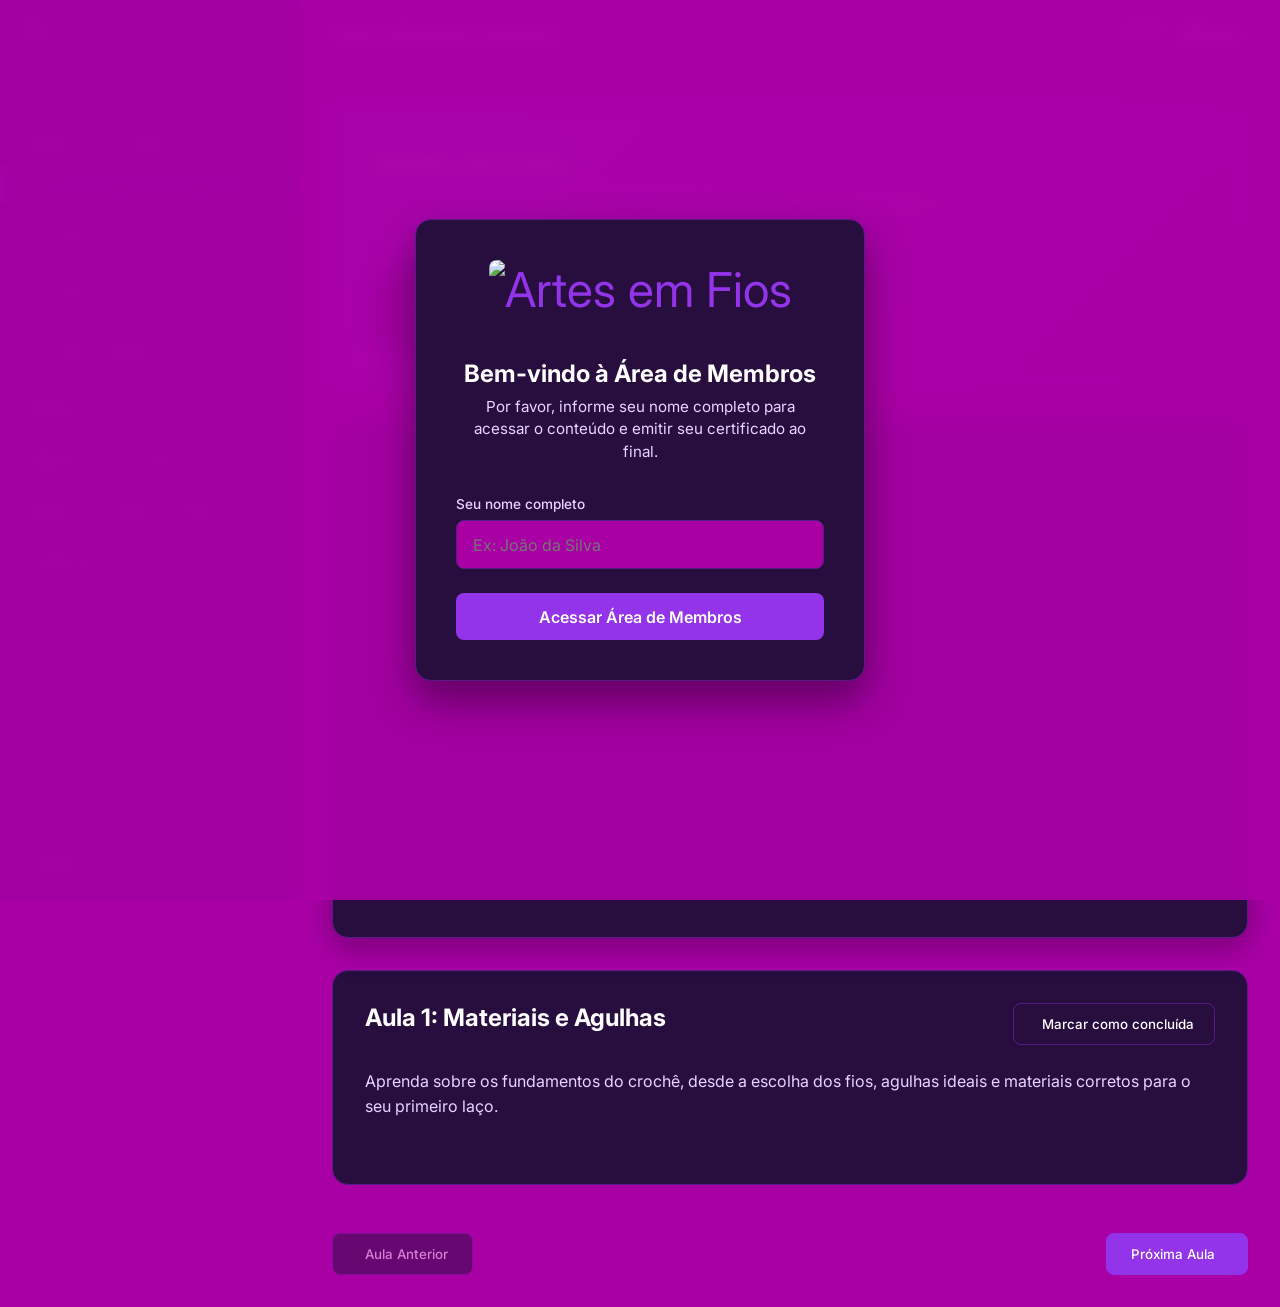
==== commit 0f6975cc: "Update styling, naming to Artes em Fios, and added real lessons/bonus" ====
--- a/index.html
+++ b/index.html
@@ -4,7 +4,7 @@
 <head>
     <meta charset="UTF-8">
     <meta name="viewport" content="width=device-width, initial-scale=1.0">
-    <title>Área de Membros - Belle Crochê</title>
+    <title>Área de Membros - Artes em Fios</title>
     <link rel="stylesheet" href="style.css">
     <!-- Google Fonts -->
     <link rel="preconnect" href="https://fonts.googleapis.com">
@@ -20,7 +20,7 @@
         <aside class="sidebar" id="sidebar">
             <div class="sidebar-header">
                 <div class="logo">
-                    <img src="logo.png" alt="Belle Crochê" class="logo-img">
+                    <img src="logo.png" alt="Artes em Fios" class="logo-img">
                 </div>
                 <button class="close-sidebar-btn" id="closeSidebarBtn">
                     <i class="ph ph-x"></i>
@@ -69,6 +69,38 @@
             </header>
 
             <div class="content-wrapper">
+                <!-- Course Intro Banner -->
+                <div class="course-intro-banner">
+                    <div class="banner-content">
+                        <h2>Artes em Fios</h2>
+                        <p>Aprenda artes em fios do zero ao avançado com mais de 580 aulas e 500 receitas exclusivas.
+                        </p>
+                        <div class="banner-stats">
+                            <div class="stat-badge">
+                                <i class="ph ph-book-open text-icon"></i>
+                                <div class="stat-info">
+                                    <strong>6</strong>
+                                    <span>Módulos</span>
+                                </div>
+                            </div>
+                            <div class="stat-badge">
+                                <i class="ph ph-play-circle text-icon"></i>
+                                <div class="stat-info">
+                                    <strong>182</strong>
+                                    <span>Aulas</span>
+                                </div>
+                            </div>
+                            <div class="stat-badge">
+                                <i class="ph ph-star text-icon"></i>
+                                <div class="stat-info">
+                                    <strong>500+</strong>
+                                    <span>Receitas</span>
+                                </div>
+                            </div>
+                        </div>
+                    </div>
+                </div>
+
                 <div class="lesson-container">
                     <!-- Video Area -->
                     <div class="video-wrapper" id="videoWrapper">
@@ -88,7 +120,7 @@
                             <div class="cert-body">
                                 <p>Certificamos que</p>
                                 <h1 class="student-name" id="certStudentName">Nome do Aluno</h1>
-                                <p>concluiu com êxito o treinamento <br><strong>Belle Crochê</strong></p>
+                                <p>concluiu com êxito o treinamento <br><strong>Artes em Fios</strong></p>
                             </div>
                             <div class="cert-footer">
                                 <p>Emitido em: <span id="certDate">00/00/0000</span></p>
@@ -144,7 +176,7 @@
     <div class="login-modal-overlay" id="loginModal">
         <div class="login-modal-box">
             <div class="login-icon">
-                <img src="logo.png" alt="Belle Crochê" class="logo-img-login">
+                <img src="logo.png" alt="Artes em Fios" class="logo-img-login">
             </div>
             <h2>Bem-vindo à Área de Membros</h2>
             <p>Por favor, informe seu nome completo para acessar o conteúdo e emitir seu certificado ao final.</p>
--- a/style.css
+++ b/style.css
@@ -1,15 +1,15 @@
 /* CSS Variables for Light Pink Theme */
 :root {
-    --bg-dark: #fff0f5;
-    --bg-darker: #fce4ec;
-    --bg-card: #ffffff;
-    --bg-hover: #fbcfe8;
-    --text-main: #831843;
-    --text-muted: #be185d;
-    --accent: #db2777;
-    --accent-hover: #9d174d;
+    --bg-dark: #a900a6;
+    --bg-darker: #270e3e;
+    --bg-card: #270e3e;
+    --bg-hover: #9333ea;
+    --text-main: #ffffff;
+    --text-muted: #e9d5ff;
+    --accent: #9333ea;
+    --accent-hover: #7e22ce;
     --success: #10b981;
-    --border-color: #f9a8d4;
+    --border-color: #581c87;
 
     --sidebar-width: 300px;
     --header-height: 70px;
@@ -134,7 +134,7 @@
 }
 
 .module-header:hover {
-    background-color: rgba(131, 24, 67, 0.05);
+    background-color: rgba(255, 255, 255, 0.05);
 }
 
 .module-title {
@@ -154,7 +154,7 @@
 .lesson-list {
     list-style: none;
     display: none;
-    background-color: rgba(131, 24, 67, 0.02);
+    background-color: rgba(255, 255, 255, 0.02);
 }
 
 .module-item.active .lesson-list {
@@ -175,12 +175,12 @@
 
 .lesson-item:hover {
     color: var(--text-main);
-    background-color: rgba(131, 24, 67, 0.04);
+    background-color: rgba(255, 255, 255, 0.04);
 }
 
 .lesson-item.active {
     color: var(--accent);
-    background-color: rgba(219, 39, 119, 0.1);
+    background-color: rgba(147, 51, 234, 0.2);
     border-left-color: var(--accent);
     font-weight: 500;
 }
@@ -235,7 +235,7 @@
 
 .top-header {
     height: var(--header-height);
-    background-color: rgba(255, 240, 245, 0.9);
+    background-color: rgba(169, 0, 166, 0.9);
     backdrop-filter: blur(10px);
     border-bottom: 1px solid var(--border-color);
     display: flex;
@@ -303,6 +303,78 @@
     margin: 0 auto;
     width: 100%;
     flex: 1;
+}
+
+/* Course Intro Banner */
+.course-intro-banner {
+    background: linear-gradient(135deg, var(--bg-hover) 0%, var(--bg-dark) 100%);
+    border-radius: 16px;
+    padding: 2.5rem;
+    margin-bottom: 2rem;
+    color: var(--text-main);
+    box-shadow: 0 10px 30px rgba(0, 0, 0, 0.2);
+    border: 1px solid rgba(255, 255, 255, 0.1);
+}
+
+.banner-content h2 {
+    font-size: 2rem;
+    font-weight: 700;
+    margin-bottom: 0.5rem;
+    letter-spacing: -0.5px;
+}
+
+.banner-content p {
+    font-size: 1.1rem;
+    color: rgba(255, 255, 255, 0.9);
+    margin-bottom: 2rem;
+    max-width: 600px;
+    line-height: 1.5;
+}
+
+.banner-stats {
+    display: flex;
+    gap: 1rem;
+    flex-wrap: wrap;
+}
+
+.stat-badge {
+    background-color: var(--bg-card);
+    border-radius: 16px;
+    padding: 1rem 1.5rem;
+    display: flex;
+    align-items: center;
+    gap: 1rem;
+    border: 1px solid var(--border-color);
+    min-width: 140px;
+    box-shadow: 0 4px 15px rgba(0, 0, 0, 0.15);
+    transition: transform 0.2s;
+}
+
+.stat-badge:hover {
+    transform: translateY(-3px);
+}
+
+.stat-badge i.text-icon {
+    font-size: 2rem;
+    color: var(--accent);
+}
+
+.stat-info {
+    display: flex;
+    flex-direction: column;
+}
+
+.stat-info strong {
+    font-size: 1.4rem;
+    font-weight: 700;
+    color: var(--text-main);
+    line-height: 1.1;
+}
+
+.stat-info span {
+    font-size: 0.85rem;
+    color: var(--text-muted);
+    font-weight: 500;
 }
 
 .lesson-container {
@@ -319,7 +391,7 @@
     border: 1px solid var(--border-color);
     overflow: hidden;
     position: relative;
-    box-shadow: 0 10px 30px rgba(131, 24, 67, 0.1);
+    box-shadow: 0 10px 30px rgba(0, 0, 0, 0.3);
 }
 
 .video-placeholder {
@@ -330,7 +402,7 @@
     align-items: center;
     justify-content: center;
     gap: 1rem;
-    background: linear-gradient(135deg, #fce4ec 0%, #fbcfe8 100%);
+    background: linear-gradient(135deg, #270e3e 0%, #a900a6 100%);
     color: var(--text-muted);
 }
 
@@ -384,7 +456,7 @@
 }
 
 .complete-btn:hover {
-    background-color: rgba(131, 24, 67, 0.05);
+    background-color: rgba(255, 255, 255, 0.05);
     border-color: var(--accent);
 }
 
@@ -417,7 +489,7 @@
     align-items: center;
     gap: 1rem;
     padding: 1rem;
-    background-color: rgba(131, 24, 67, 0.03);
+    background-color: rgba(255, 255, 255, 0.03);
     border-radius: 8px;
     border: 1px solid var(--border-color);
     text-decoration: none;
@@ -426,7 +498,7 @@
 }
 
 .material-item:hover {
-    background-color: rgba(131, 24, 67, 0.06);
+    background-color: rgba(255, 255, 255, 0.06);
     border-color: var(--accent);
     transform: translateY(-2px);
 }
@@ -481,7 +553,7 @@
 .sidebar-overlay {
     position: fixed;
     inset: 0;
-    background-color: rgba(131, 24, 67, 0.3);
+    background-color: rgba(0, 0, 0, 0.6);
     backdrop-filter: blur(4px);
     z-index: 90;
     display: none;
@@ -493,7 +565,7 @@
 .login-modal-overlay {
     position: fixed;
     inset: 0;
-    background-color: rgba(255, 240, 245, 0.95);
+    background-color: rgba(169, 0, 166, 0.95);
     backdrop-filter: blur(10px);
     z-index: 999;
     display: flex;
@@ -510,7 +582,7 @@
     width: 100%;
     max-width: 450px;
     text-align: center;
-    box-shadow: 0 20px 40px rgba(131, 24, 67, 0.15);
+    box-shadow: 0 20px 40px rgba(0, 0, 0, 0.4);
 }
 
 .login-icon {
@@ -591,12 +663,12 @@
 .certificate-wrapper {
     width: 100%;
     aspect-ratio: 16/9;
-    background: linear-gradient(135deg, #fce4ec 0%, #fbcfe8 100%);
+    background: linear-gradient(135deg, #270e3e 0%, #a900a6 100%);
     border-radius: 16px;
     border: 2px solid var(--border-color);
     overflow: hidden;
     position: relative;
-    box-shadow: 0 10px 30px rgba(131, 24, 67, 0.1);
+    box-shadow: 0 10px 30px rgba(0, 0, 0, 0.3);
     padding: 1.5rem;
     /* Fallback */
     display: none;
@@ -605,7 +677,7 @@
 }
 
 .certificate-content {
-    background-color: #ffffff;
+    background-color: var(--bg-card);
     width: 100%;
     height: 100%;
     border-radius: 8px;
@@ -752,6 +824,19 @@
         padding: 1rem;
     }
 
+    .course-intro-banner {
+        padding: 1.5rem;
+    }
+
+    .banner-stats {
+        flex-direction: column;
+    }
+
+    .stat-badge {
+        width: 100%;
+        justify-content: flex-start;
+    }
+
     .lesson-info {
         padding: 1.5rem;
     }
